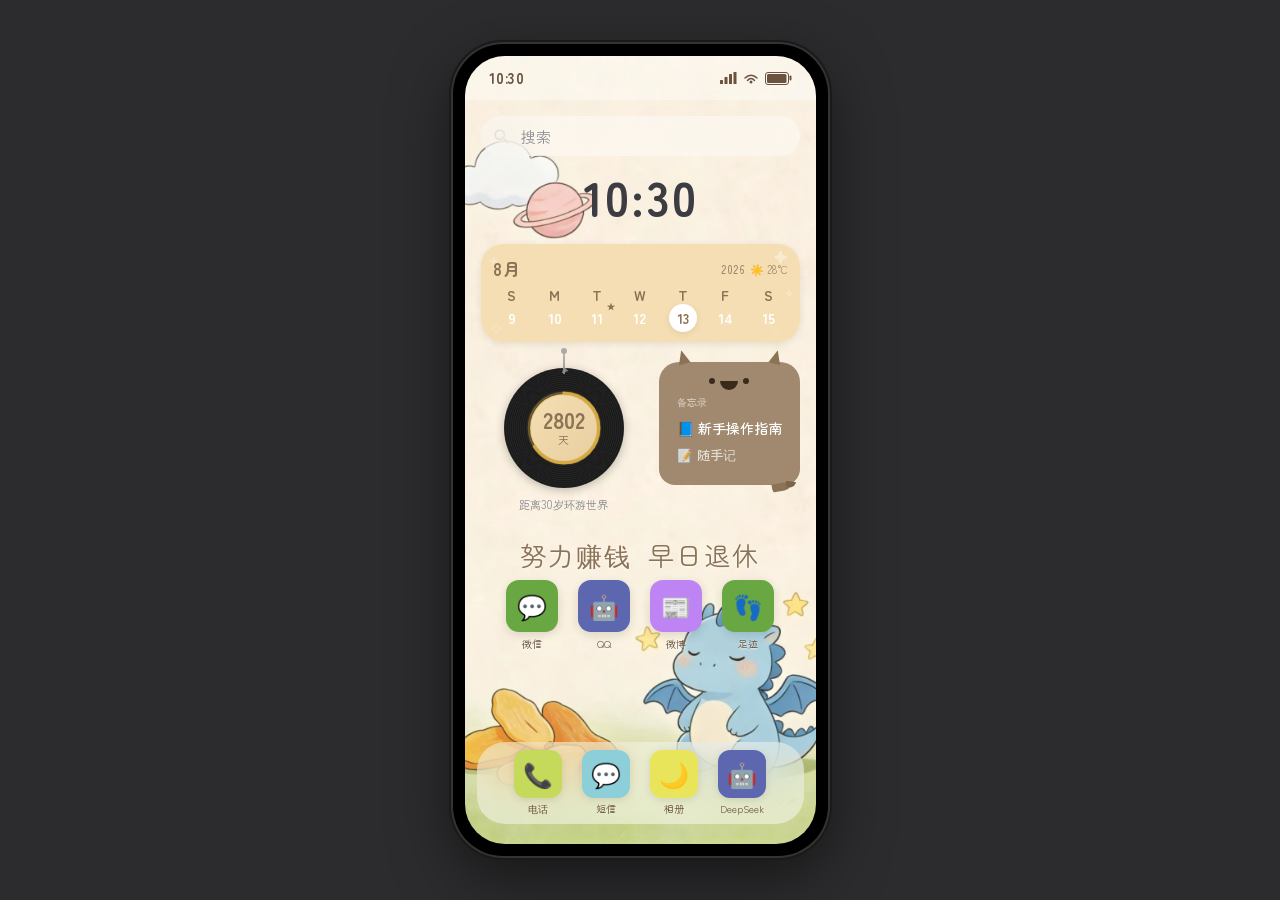
==== index.html @ ab2615c9 "第十一次更新" ====
<!DOCTYPE html>
<html lang="zh-CN">
<head>
  <meta charset="UTF-8">
  <meta name="viewport" content="width=device-width, initial-scale=1.0, maximum-scale=1.0, user-scalable=no">
  <meta name="apple-mobile-web-app-capable" content="yes">
  <meta name="apple-mobile-web-app-status-bar-style" content="black-translucent">
  <meta name="format-detection" content="telephone=no">
  <meta name="theme-color" content="#F8F5E9">
  <title>流星雨的约定</title>
  <link rel="stylesheet" href="css/style.css?v=41">
  <link rel="preconnect" href="https://fonts.googleapis.com">
  <link rel="preconnect" href="https://fonts.gstatic.com" crossorigin>
  <link href="https://fonts.googleapis.com/css2?family=Zen+Maru+Gothic:wght@400;500;700&display=swap" rel="stylesheet">
</head>
<body>

  <div id="phone-frame">
    <div id="app">

      <!-- 壁纸背景 -->
      <div id="wallpaper"></div>

      <!-- 状态栏 -->
      <header id="status-bar">
        <span class="status-time" id="status-time">10:30</span>
        <div class="status-icons">
          <svg class="status-signal" width="17" height="12" viewBox="0 0 17 12"><rect x="0" y="8" width="3" height="4" rx="0.5" fill="#6B5340"/><rect x="4.5" y="5" width="3" height="7" rx="0.5" fill="#6B5340"/><rect x="9" y="2" width="3" height="10" rx="0.5" fill="#6B5340"/><rect x="13.5" y="0" width="3" height="12" rx="0.5" fill="#6B5340"/></svg>
          <svg class="status-wifi" width="16" height="12" viewBox="0 0 16 12"><path d="M8 10.5a1.5 1.5 0 110 3 1.5 1.5 0 010-3z" fill="#6B5340" transform="translate(0,-2)"/><path d="M4.5 8.5C5.5 7.2 6.7 6.5 8 6.5s2.5.7 3.5 2" stroke="#6B5340" stroke-width="1.5" fill="none" stroke-linecap="round"/><path d="M2 6c1.8-1.8 3.8-2.8 6-2.8s4.2 1 6 2.8" stroke="#6B5340" stroke-width="1.5" fill="none" stroke-linecap="round"/></svg>
          <svg class="status-battery" width="27" height="13" viewBox="0 0 27 13"><rect x="0.5" y="0.5" width="23" height="12" rx="2.5" stroke="#6B5340" stroke-width="1" fill="none"/><rect x="24.5" y="3.5" width="2" height="5" rx="1" fill="#6B5340"/><rect x="2" y="2" width="19.5" height="9" rx="1.5" fill="#6B5340"/></svg>
        </div>
      </header>

      <!-- 搜索栏 -->
      <div id="search-bar">
        <div class="search-wrapper">
          <svg class="search-icon" width="16" height="16" viewBox="0 0 20 20" fill="none"><circle cx="8.5" cy="8.5" r="5.75" stroke="#A0896E" stroke-width="2"/><line x1="13" y1="13" x2="18" y2="18" stroke="#A0896E" stroke-width="2" stroke-linecap="round"/></svg>
          <input type="text" id="search-input" placeholder="搜索" autocomplete="off" style="user-select:text;-webkit-user-select:text;">
        </div>
        <div id="search-history" style="display:none;"></div>
      </div>

      <!-- 主内容区 -->
      <div id="main-scroll">

        <!-- 时间显示 -->
        <div style="text-align:center;padding:16px 0 8px;">
          <div style="font-size:48px;font-weight:700;color:#3C3C43;letter-spacing:2px;line-height:1;">10:30</div>
        </div>

        <!-- 小组件区域 -->
        <div class="widgets-area">

          <!-- 日历小组件（单周展示） -->
          <div class="widget widget-calendar" data-navigate="05">
            <div class="cal-card">
              <div class="cal-deco-star cal-star-1">✦</div>
              <div class="cal-deco-star cal-star-2">✧</div>
              <div class="cal-deco-star cal-star-3">✦</div>
              <div class="cal-deco-star cal-star-4">✧</div>
              <div class="cal-deco-star cal-star-5">✦</div>
              <div class="cal-header">
                <div class="cal-month">8月</div>
                <div class="cal-meta">
                  <span class="cal-year-text">2026</span>
                  <span class="cal-weather-text">☀️ 28℃</span>
                </div>
              </div>
              <div class="cal-weekdays">
                <span>S</span><span>M</span><span>T</span><span>W</span><span>T</span><span>F</span><span>S</span>
              </div>
              <div class="cal-dates">
                <span class="cal-d">9</span>
                <span class="cal-d">10</span>
                <span class="cal-d cal-star-wrap">11<div class="cal-star-dot">★</div></span>
                <span class="cal-d">12</span>
                <span class="cal-d cal-today">13</span>
                <span class="cal-d">14</span>
                <span class="cal-d">15</span>
              </div>
            </div>
          </div>

          <!-- 倒计时 + 备忘录 并排 -->
          <div class="widget-row">
            <!-- 倒计时（唱片形式） -->
            <div class="widget widget-vinyl">
              <div class="vinyl-disc">
                <div class="vinyl-grooves"></div>
                <div class="vinyl-progress">
                  <svg viewBox="0 0 100 100">
                    <circle class="progress-ring-glow" cx="50" cy="50" r="47"/>
                    <circle class="progress-ring-fill-glow" cx="50" cy="50" r="47" style="stroke-dasharray: 295.31; stroke-dashoffset: 100.41;"/>
                    <circle class="progress-ring-bg" cx="50" cy="50" r="47"/>
                    <circle class="progress-ring-fill" cx="50" cy="50" r="47" style="stroke-dasharray: 295.31; stroke-dashoffset: 100.41;"/>
                  </svg>
                </div>
                <div class="vinyl-label">
                    <div class="vinyl-days">2802</div>
                    <div class="vinyl-unit">天</div>
                  </div>
              </div>
              <div class="vinyl-tonearm"></div>
              <div class="vinyl-bottom">距离30岁环游世界</div>
            </div>

            <!-- 备忘录（Q版龙头） -->
            <div class="widget widget-memo" data-navigate="01">
              <div class="dragon-card">
                <div class="dragon-horn dragon-horn-l"></div>
                <div class="dragon-horn dragon-horn-r"></div>
                <div class="dragon-face">
                  <div class="dragon-eye dragon-eye-l"></div>
                  <div class="dragon-eye dragon-eye-r"></div>
                  <div class="dragon-mouth"></div>
                </div>
                <div class="dragon-body">
                  <div class="dragon-memo-title">备忘录</div>
                  <div class="dragon-memo-item">📘 新手操作指南</div>
                  <div class="dragon-memo-item dragon-memo-sub">📝 随手记</div>
                </div>
                <div class="dragon-tail"></div>
              </div>
            </div>
          </div>

          <!-- 竖排文字 -->
          <div class="vertical-text-area">
            <div class="vertical-text">努力赚钱</div>
            <div class="vertical-text">早日退休</div>
          </div>

        </div>

        <!-- App图标区域 -->
        <div class="app-icons-area">
          <div class="app-icon-row">
            <div class="app-icon" data-app="06">
              <div class="icon-box icon-wechat">💬</div>
              <span class="icon-label">微信</span>
            </div>
            <div class="app-icon" data-app="15">
              <div class="icon-box icon-qq">🤖</div>
              <span class="icon-label">QQ</span>
            </div>
            <div class="app-icon" data-app="18">
              <div class="icon-box icon-weibo">📰</div>
              <span class="icon-label">微博</span>
            </div>
            <div class="app-icon" data-app="footprints">
              <div class="icon-box icon-footprint">👣</div>
              <span class="icon-label">足迹</span>
            </div>
          </div>
        </div>
      </div>

      <!-- Dock栏 -->
      <div id="dock">
        <div class="dock-icon" data-app="04">
          <div class="dock-icon-box icon-phone">📞</div>
          <span class="dock-icon-label">电话</span>
        </div>
        <div class="dock-icon" data-app="02">
          <div class="dock-icon-box icon-sms">💬</div>
          <span class="dock-icon-label">短信</span>
        </div>
        <div class="dock-icon" data-app="23">
          <div class="dock-icon-box icon-album">🌙</div>
          <span class="dock-icon-label">相册</span>
        </div>
        <div class="dock-icon" data-app="11">
          <div class="dock-icon-box icon-deepseek">🤖</div>
          <span class="dock-icon-label">DeepSeek</span>
        </div>
      </div>

      <!-- Home横条 -->
      <!-- <div id="home-indicator"></div> -->

      <!-- 页面内容容器 -->
      <div id="page-container" aria-live="polite"></div>
      <div id="toast" role="alert" aria-live="assertive"></div>
      <div id="modal" role="dialog" aria-modal="true" hidden></div>
      <div id="page-number" aria-label="页面编号"></div>

    </div>
  </div>

  <script>
    // 移动端视口高度兼容
    function setViewportHeight() {
      var vh = window.innerHeight * 0.01;
      document.documentElement.style.setProperty('--vh', vh + 'px');
    }
    setViewportHeight();
    window.addEventListener('resize', setViewportHeight);
    window.addEventListener('orientationchange', function() {
      setTimeout(setViewportHeight, 100);
    });
    window.visualViewport && window.visualViewport.addEventListener('resize', setViewportHeight);
  </script>
  <script src="js/data.js?v=50"></script>
  <script src="js/app.js?v=57"></script>
</body>
</html>
---- css/style.css ----
/* ============================================
   流星雨的约定 - 全局样式
   iOS 浅色风格主屏幕
   ============================================ */

:root {
  --color-dark-text: #6B5340;
  --color-light-text: #A0896E;
  --color-accent: #5B9BD5;
  --color-red: #FF3B30;
  --color-divider: #E6E2D3;
  --safe-top: env(safe-area-inset-top, 0px);
  --safe-bottom: env(safe-area-inset-bottom, 0px);
}

*,
*::before,
*::after {
  box-sizing: border-box;
  margin: 0;
  padding: 0;
  -webkit-tap-highlight-color: transparent;
}

html {
  font-size: 16px;
  -webkit-text-size-adjust: 100%;
  overflow: hidden;
  width: 100%;
  height: 100%;
}

body {
  font-family: "Zen Maru Gothic", -apple-system, BlinkMacSystemFont, 'SF Pro Display', 'PingFang SC', sans-serif;
  background-color: #2C2C2E;
  color: var(--color-dark-text);
  line-height: 1.5;
  -webkit-font-smoothing: antialiased;
  overflow: hidden;
  user-select: none;
  -webkit-user-select: none;
  width: 100%;
  height: 100%;
  margin: 0;
  padding: 0;
  position: fixed;
  top: 0;
  left: 0;
  right: 0;
  bottom: 0;
}

/* 视口高度兼容 */
html, body { height: calc(var(--vh, 1vh) * 100); }
#phone-frame { height: calc(var(--vh, 1vh) * 100); }

::-webkit-scrollbar { display: none; }
* { scrollbar-width: none; }

/* ============================================
   #phone-frame
   ============================================ */
#phone-frame {
  width: 100%;
  max-width: 100vw;
  height: 100%;
  background: transparent;
  padding: 0;
  position: relative;
  overflow: hidden;
}

.notch { display: none; }

/* 桌面端：手机外壳 */
@media (min-width: 431px) {
  body {
    display: flex;
    justify-content: center;
    align-items: center;
    background-color: #2C2C2E;
  }
  #phone-frame {
    width: 375px;
    height: 812px;
    background: #000;
    border-radius: 50px;
    padding: 12px;
    box-shadow: 0 0 0 2px #333, 0 0 0 4px #1a1a1a, 0 20px 60px rgba(0,0,0,0.5);
    flex-shrink: 0;
  }
  .notch {
    position: absolute;
    top: 18px;
    left: 50%;
    transform: translateX(-50%);
    width: 126px;
    height: 34px;
    background: #000;
    border-radius: 20px;
    z-index: 999;
  }
  #app { border-radius: 40px; }
  #page-container { border-radius: 40px; }
}

/* 移动端：全屏 */
@media (max-width: 430px) {
  #phone-frame { width: 100%; background: transparent; padding: 0; }
  #app { border-radius: 0; }
  #page-container { border-radius: 0; }
}

/* ============================================
   #app
   ============================================ */
#app {
  width: 100%;
  max-width: 100vw;
  height: 100%;
  overflow: hidden;
  position: relative;
  display: flex;
  flex-direction: column;
  background-color: transparent;
}

/* ============================================
   壁纸背景
   ============================================ */
#wallpaper {
  position: absolute;
  top: 0;
  left: 0;
  width: 100%;
  height: 100%;
  background: url('../assets/wallpaper.webp') center center / cover no-repeat;
  z-index: 0;
}

/* ============================================
   状态栏 (44px)
   ============================================ */
#status-bar {
  height: 44px;
  padding-top: var(--safe-top);
  display: flex;
  align-items: center;
  justify-content: space-between;
  padding-left: 24px;
  padding-right: 24px;
  position: relative;
  z-index: 20;
  flex-shrink: 0;
  background: rgba(255, 255, 255, 0.35);
}

.status-time {
  font-size: 15px;
  font-weight: 600;
  color: #6B5340;
  letter-spacing: 0.5px;
}

.status-icons {
  display: flex;
  align-items: center;
  gap: 6px;
}

.status-signal, .status-wifi, .status-battery {
  display: block;
}

/* ============================================
   搜索栏
   ============================================ */
#search-bar {
  flex-shrink: 0;
  padding: 16px 16px 0;
  z-index: 20;
  position: relative;
}

.search-wrapper {
  position: relative;
  display: flex;
  align-items: center;
}

.search-icon {
  position: absolute;
  left: 12px;
  top: 50%;
  transform: translateY(-50%);
  pointer-events: none;
}

#search-input {
  width: 100%;
  height: 40px;
  background: rgba(255, 255, 255, 0.4);
  -webkit-backdrop-filter: blur(16px);
  backdrop-filter: blur(16px);
  border-radius: 20px;
  border: none;
  padding: 0 16px 0 40px;
  font-size: 15px;
  outline: none;
  color: #6B5340;
  font-family: inherit;
  -webkit-appearance: none;
  appearance: none;
}

#search-input::placeholder { color: #8E8E93; }
#search-input:focus { background: rgba(255, 255, 255, 0.85); }

/* ============================================
   主内容区
   ============================================ */
#main-scroll {
  flex: 1;
  overflow-y: auto;
  overflow-x: hidden;
  -webkit-overflow-scrolling: touch;
  position: relative;
  z-index: 1;
  display: flex;
  flex-direction: column;
  min-height: 0;
}

/* ============================================
   小组件区域
   ============================================ */
.widgets-area {
  padding: 16px 16px 0;
  position: relative;
  z-index: 1;
}

/* 通用小组件 */
.widget {
  background: rgba(255, 255, 255, 0.35);
  -webkit-backdrop-filter: blur(16px);
  backdrop-filter: blur(16px);
  border-radius: 22px;
  padding: 16px;
  margin-bottom: 12px;
  cursor: pointer;
  transition: opacity 0.15s ease, transform 0.15s ease;
  box-shadow: 0 2px 8px rgba(0, 0, 0, 0.04);
}

.widget:active {
  opacity: 0.85;
  transform: scale(0.98);
}

/* ---------- 日历小组件（单周展示） ---------- */
.widget-calendar {
  margin-bottom: 12px;
  padding: 0;
}

.cal-card {
  background: #F5DEB3;
  border-radius: 22px;
  padding: 12px 10px 10px;
  position: relative;
  overflow: hidden;
  box-shadow: 0 2px 8px rgba(0, 0, 0, 0.06);
  font-family: "Zen Maru Gothic", "PingFang SC", sans-serif;
}

/* 装饰星星 */
.cal-deco-star {
  position: absolute;
  color: #fff;
  pointer-events: none;
  line-height: 1;
}
.cal-star-1 { top: 6px; right: 12px; font-size: 14px; opacity: 0.4; }
.cal-star-2 { bottom: 8px; left: 10px; font-size: 11px; opacity: 0.3; }
.cal-star-3 { top: 50%; right: 6px; transform: translateY(-50%); font-size: 9px; opacity: 0.2; }
.cal-star-4 { bottom: 6px; right: 20px; font-size: 8px; opacity: 0.25; }
.cal-star-5 { top: 12px; left: 8px; font-size: 10px; opacity: 0.2; }

/* 头部 */
.cal-header {
  display: flex;
  justify-content: space-between;
  align-items: center;
  margin-bottom: 6px;
  padding: 0 2px;
}

.cal-month {
  font-size: 17px;
  font-weight: 700;
  color: #8B7355;
  letter-spacing: 1px;
}

.cal-meta {
  display: flex;
  align-items: center;
  gap: 6px;
}

.cal-year-text {
  font-size: 11px;
  color: #A0896E;
  font-weight: 500;
}

.cal-weather-text {
  font-size: 11px;
  color: #A0896E;
}

/* 星期栏 */
.cal-weekdays {
  display: grid;
  grid-template-columns: repeat(7, 1fr);
  text-align: center;
  margin-bottom: 2px;
  padding: 0;
}

.cal-weekdays span {
  font-size: 14px;
  color: #8B7355;
  font-weight: 700;
  padding: 0;
  line-height: 1;
}

/* 日期网格 */
.cal-dates {
  display: grid;
  grid-template-columns: repeat(7, 1fr);
  text-align: center;
  padding: 0;
}

.cal-d {
  position: relative;
  font-size: 14px;
  color: #fff;
  padding: 0;
  border-radius: 50%;
  width: 28px;
  height: 28px;
  display: flex;
  align-items: center;
  justify-content: center;
  margin: 0 auto;
  font-weight: 700;
  line-height: 1;
}

/* 当天：白色圆圈 + 棕色数字 */
.cal-today {
  background: #fff;
  color: #8B7355;
  font-weight: 700;
  box-shadow: 0 2px 6px rgba(0, 0, 0, 0.08);
}

/* 五角星标记 */
.cal-star-wrap {
  position: relative;
}

.cal-star-dot {
  position: absolute;
  top: -2px;
  right: -4px;
  font-size: 8px;
  color: #8B7355;
  line-height: 1;
  pointer-events: none;
}

/* ---------- 小组件并排行 ---------- */
.widget-row {
  display: flex;
  gap: 12px;
  margin-bottom: 12px;
  align-items: stretch;
}

.widget-row .widget {
  flex: 1;
  margin-bottom: 0;
  padding: 14px;
}

.widget-row .widget-memo {
  padding: 0;
}

/* ---------- 倒计时（唱片形式） ---------- */
.widget-vinyl {
  display: flex;
  flex-direction: column;
  align-items: center;
  padding: 10px 6px 8px;
  position: relative;
  background: transparent;
  -webkit-backdrop-filter: none;
  backdrop-filter: none;
  box-shadow: none;
  overflow: visible;
}

.vinyl-disc {
  width: 120px;
  height: 120px;
  border-radius: 50%;
  background: #1a1a1a;
  position: relative;
  flex-shrink: 0;
  animation: vinylSpin 8s linear infinite;
  box-shadow: 0 2px 10px rgba(0, 0, 0, 0.25);
}

@keyframes vinylSpin {
  from { transform: rotate(0deg); }
  to { transform: rotate(360deg); }
}

.vinyl-grooves {
  position: absolute;
  top: 0;
  left: 0;
  width: 100%;
  height: 100%;
  border-radius: 50%;
  background: repeating-radial-gradient(
    circle at center,
    transparent 0px,
    transparent 1px,
    rgba(255, 255, 255, 0.04) 1px,
    rgba(255, 255, 255, 0.04) 2px
  );
}

/* 进度圈（内环） */
.vinyl-progress {
  position: absolute;
  top: 50%;
  left: 50%;
  transform: translate(-50%, -50%);
  width: 74px;
  height: 74px;
  animation: vinylSpinReverse 8s linear infinite;
  z-index: 1;
}

.vinyl-progress svg {
  width: 100%;
  height: 100%;
  transform: rotate(-90deg);
}

/* 发光层（底层粗半透明圆圈） */
.progress-ring-glow {
  fill: none;
  stroke: rgba(212, 168, 67, 0.15);
  stroke-width: 6;
}
.progress-ring-fill-glow {
  fill: none;
  stroke: rgba(212, 168, 67, 0.25);
  stroke-width: 6;
  stroke-linecap: round;
  stroke-dasharray: 295.31;
  stroke-dashoffset: 100.41;
  transition: stroke-dashoffset 0.5s ease;
}

.progress-ring-bg {
  fill: none;
  stroke: rgba(212, 168, 67, 0.3);
  stroke-width: 4;
}

.progress-ring-fill {
  fill: none;
  stroke: #D4A843;
  stroke-width: 4;
  stroke-linecap: round;
  transition: stroke-dashoffset 0.5s ease;
}

.vinyl-label {
  position: absolute;
  top: 50%;
  left: 50%;
  transform: translate(-50%, -50%);
  width: 68px;
  height: 68px;
  border-radius: 50%;
  background: linear-gradient(135deg, #F5DEB3, #E8CFA0);
  display: flex;
  flex-direction: column;
  align-items: center;
  justify-content: center;
  animation: vinylSpinReverse 8s linear infinite;
  border: 1px solid rgba(255, 255, 255, 0.08);
}

@keyframes vinylSpinReverse {
  from { transform: translate(-50%, -50%) rotate(0deg); }
  to { transform: translate(-50%, -50%) rotate(-360deg); }
}

.vinyl-days {
  font-size: 22px;
  font-weight: 700;
  color: #8B7355;
  line-height: 1;
}

.vinyl-unit {
  font-size: 11px;
  font-weight: 400;
  color: #8B7355;
  margin-top: 1px;
}

.vinyl-sub {
  font-size: 9px;
  color: rgba(255, 255, 255, 0.5);
  margin-top: 2px;
}

.vinyl-tonearm {
  position: absolute;
  top: -4px;
  left: 50%;
  transform: translateX(-50%);
  width: 2px;
  height: 24px;
  background: linear-gradient(to bottom, #bbb, #999);
  border-radius: 1px;
  z-index: 2;
  transform-origin: top center;
  transform: translateX(-50%) rotate(0deg);
}

.vinyl-tonearm::before {
  content: '';
  position: absolute;
  top: -2px;
  left: 50%;
  transform: translateX(-50%);
  width: 6px;
  height: 6px;
  border-radius: 50%;
  background: #aaa;
}

.vinyl-tonearm::after {
  content: '';
  position: absolute;
  bottom: 0;
  left: 50%;
  transform: translateX(-50%) rotate(45deg);
  width: 0;
  height: 0;
  border-left: 3px solid transparent;
  border-right: 3px solid transparent;
  border-top: 6px solid #888;
}

.vinyl-bottom {
  font-size: 11px;
  color: #8E8E93;
  margin-top: 8px;
  text-align: center;
}

.progress-bar {
  height: 5px;
  background: #E6E2D3;
  border-radius: 3px;
  overflow: hidden;
}

.progress-fill {
  height: 100%;
  background: #D4A843;
  border-radius: 3px;
}

/* ---------- 备忘录（Q版龙头） ---------- */
.widget-memo {
  padding: 0;
  background: transparent;
  -webkit-backdrop-filter: none;
  backdrop-filter: none;
  box-shadow: none;
  overflow: visible;
  margin-top: 8px;
}

.dragon-card {
  background: #A0896E;
  border-radius: 20px 20px 16px 16px;
  padding: 10px 14px 10px;
  position: relative;
  min-height: 110px;
  overflow: visible;
  min-width: 0;
}

/* 龙角 */
.dragon-horn {
  position: absolute;
  top: -12px;
  width: 0;
  height: 0;
  border-left: 6px solid transparent;
  border-right: 6px solid transparent;
  border-bottom: 14px solid #8B7355;
}
.dragon-horn-l {
  left: 18px;
  transform: rotate(-15deg);
}
.dragon-horn-r {
  right: 18px;
  transform: rotate(15deg);
}

/* 龙脸 */
.dragon-face {
  display: flex;
  justify-content: center;
  align-items: center;
  gap: 28px;
  padding: 6px 0 4px;
  position: relative;
}

/* 龙眼 */
.dragon-eye {
  width: 6px;
  height: 6px;
  background: #3A2A1A;
  border-radius: 50%;
}

/* 龙嘴 */
.dragon-mouth {
  position: absolute;
  bottom: -2px;
  left: 50%;
  transform: translateX(-50%);
  width: 18px;
  height: 9px;
  background: #3A2A1A;
  border-radius: 0 0 9px 9px;
}

/* 龙身（备忘录内容） */
.dragon-body {
  padding: 6px 4px 8px;
}

.dragon-memo-title {
  font-size: 10px;
  color: rgba(255,255,255,0.6);
  margin-bottom: 6px;
  font-weight: 500;
}

.dragon-memo-item {
  font-size: 14px;
  color: #fff;
  padding: 3px 0;
  font-weight: 500;
  white-space: nowrap;
}

.dragon-memo-sub {
  font-size: 13px;
  color: rgba(255,255,255,0.7);
}

/* 龙尾 */
.dragon-tail {
  position: absolute;
  bottom: -6px;
  right: 8px;
  width: 20px;
  height: 8px;
  background: #8B7355;
  border-radius: 0 0 10px 4px;
  transform: rotate(-10deg);
}
.dragon-tail::after {
  content: '';
  position: absolute;
  right: -4px;
  top: 0;
  width: 10px;
  height: 6px;
  background: #7A6548;
  border-radius: 0 0 8px 4px;
  transform: rotate(15deg);
}

/* ---------- 竖排文字 ---------- */
.vertical-text-area {
  display: flex;
  justify-content: center;
  gap: 16px;
  padding: 1px 0 2px;
}

.vertical-text {
  writing-mode: horizontal-tb;
  font-size: 26px;
  color: #8B7355;
  font-family: "Zen Maru Gothic", "PingFang SC", sans-serif;
  letter-spacing: 2px;
  pointer-events: none;
  user-select: none;
  line-height: 1.2;
  text-shadow: 0 1px 3px rgba(255, 255, 255, 0.8);
}

/* ============================================
   App 图标区域
   ============================================ */
.app-icons-area {
  display: flex;
  flex-direction: column;
  align-items: center;
  justify-content: center;
  position: relative;
  z-index: 1;
  padding: 8px 0 4px;
  flex-shrink: 0;
  gap: 4px;
}

.app-icon-row {
  display: flex;
  justify-content: center;
  gap: 20px;
}

.app-icon {
  display: flex;
  flex-direction: column;
  align-items: center;
  gap: 4px;
  cursor: pointer;
  -webkit-tap-highlight-color: transparent;
}

.app-icon:active .icon-box { transform: scale(0.9); }

.icon-box {
  width: 52px;
  height: 52px;
  border-radius: 13px;
  display: flex;
  align-items: center;
  justify-content: center;
  font-size: 24px;
  color: white;
  box-shadow: 0 3px 10px rgba(0, 0, 0, 0.12);
  transition: transform 0.15s ease;
}

.icon-label {
  font-size: 10px;
  color: #6B5340;
  text-align: center;
  text-shadow: 0 1px 2px rgba(255, 255, 255, 0.8);
}

/* 图标颜色 */
.icon-wechat { background: #69a742; }
.icon-qq { background: #5c67b0; }
.icon-weibo { background: #be84f3; }
.icon-footprint { background: #69a742; }

/* ============================================
   Dock 栏
   ============================================ */
#dock {
  display: flex;
  align-items: center;
  justify-content: center;
  gap: 20px;
  background: rgba(255, 255, 255, 0.45);
  -webkit-backdrop-filter: blur(20px);
  backdrop-filter: blur(20px);
  border-radius: 28px;
  margin: 0 12px 20px;
  padding-bottom: var(--safe-bottom);
  height: 82px;
  flex-shrink: 0;
  z-index: 10;
}

.dock-icon {
  display: flex;
  flex-direction: column;
  align-items: center;
  cursor: pointer;
  -webkit-tap-highlight-color: transparent;
}

.dock-icon:active .dock-icon-box { transform: scale(0.9); }

.dock-icon-box {
  width: 48px;
  height: 48px;
  border-radius: 12px;
  display: flex;
  align-items: center;
  justify-content: center;
  font-size: 24px;
  color: white;
  box-shadow: 0 2px 8px rgba(0, 0, 0, 0.1);
  transition: transform 0.15s ease;
}

.dock-icon-label {
  font-size: 10px;
  color: #6B5340;
  margin-top: 3px;
  text-align: center;
}

/* Dock 图标颜色 */
.icon-phone { background: #c5da5b; }
.icon-sms { background: #8ccfd8; }
.icon-album { background: #e8e55a; }
.icon-deepseek { background: #5c67b0; }

/* ============================================
   Home 横条
   ============================================ */
#home-indicator {
  position: absolute;
  bottom: 8px;
  left: 50%;
  transform: translateX(-50%);
  width: 134px;
  height: 5px;
  background: rgba(0, 0, 0, 0.15);
  border-radius: 3px;
  z-index: 50;
  pointer-events: none;
}

/* ============================================
   搜索历史下拉
   ============================================ */
#search-history {
  position: absolute;
  top: 100%;
  left: 0;
  right: 0;
  margin-top: 6px;
  background: rgba(255,255,255,0.95);
  backdrop-filter: blur(10px);
  -webkit-backdrop-filter: blur(10px);
  border-radius: 12px;
  padding: 8px 16px;
  z-index: 100;
  box-shadow: 0 4px 20px rgba(0,0,0,0.08);
}

#search-history:empty { display: none; }

/* ============================================
   兼容旧变量名（页面渲染可能用到）
   ============================================ */
:root {
  --color-bg: #F8F5E9;
  --color-card: #E6E2D3;
  --color-white: #FFFFFF;
  --color-dock: rgba(255, 255, 255, 0.6);
  --color-date-bg: #bb7616;
  --color-date-text: #f3edd1;
  --ios-bg: var(--color-white);
  --divider: var(--color-divider);
  --cream: var(--color-bg);
  --widget-bg: var(--color-card);
  --text-dark: var(--color-dark-text);
  --text-light: var(--color-light-text);
}

/* ============================================
   #page-container 页面容器
   ============================================ */
#page-container {
  position: absolute;
  top: 0;
  left: 0;
  width: 100%;
  height: 100%;
  display: none;
  overflow-y: auto;
  -webkit-overflow-scrolling: touch;
  background-color: var(--ios-bg);
  z-index: 30;
}

#page-container.active {
  display: flex;
  flex-direction: column;
}

/* ============================================
   全局页面导航栏（iOS 风格）
   ============================================ */
.page-header {
  height: 44px;
  display: flex;
  align-items: center;
  padding: 0 16px;
  border-bottom: 0.5px solid var(--color-divider);
  position: sticky;
  top: 0;
  background: rgba(250, 240, 225, 0.85);
  -webkit-backdrop-filter: blur(10px);
  backdrop-filter: blur(10px);
  z-index: 10;
  flex-shrink: 0;
}

/* 桌面端导航栏留出刘海空间 */
@media (min-width: 431px) {
  .page-header {
    padding-top: 50px;
    height: 94px;
  }
}

/* 移动端导航栏适配安全区域 */
@media (max-width: 430px) {
  .page-header {
    padding-top: var(--safe-top);
  }
}

.page-header .back-btn {
  font-size: 17px;
  color: var(--color-accent);
  cursor: pointer;
  border: none;
  background: none;
  padding: 0;
  min-width: 60px;
  display: flex;
  align-items: center;
  gap: 2px;
  font-family: inherit;
  -webkit-tap-highlight-color: transparent;
}

.page-header .back-btn:active { opacity: 0.5; }

.page-header .title {
  font-size: 17px;
  font-weight: 600;
  flex: 1;
  text-align: center;
  color: #6B5340;
}

.page-content {
  padding: 16px;
  flex: 1;
  overflow-y: auto;
}

.page-enter {
  animation: fadeIn 0.25s ease;
}

/* ============================================
   备忘录手风琴样式
   ============================================ */
.memo-accordion-item {
  margin-bottom: 8px;
  border-radius: 12px;
  background: #FFFFFF;
  overflow: hidden;
}

.memo-accordion-header {
  padding: 14px 16px;
  font-size: 0.9375rem;
  font-weight: 600;
  color: #1C1C1E;
  cursor: pointer;
  display: flex;
  align-items: center;
  justify-content: space-between;
  -webkit-tap-highlight-color: transparent;
  transition: background-color 0.15s ease;
}

.memo-accordion-header:active {
  background-color: #F2F2F7;
}

.memo-accordion-header::after {
  content: '';
  width: 8px;
  height: 8px;
  border-right: 2px solid #C7C7CC;
  border-bottom: 2px solid #C7C7CC;
  transform: rotate(-45deg);
  transition: transform 0.25s ease;
  flex-shrink: 0;
  margin-left: 12px;
}

.memo-accordion-header.open::after {
  transform: rotate(45deg);
}

.memo-accordion-body {
  max-height: 0;
  overflow: hidden;
  transition: max-height 0.3s ease;
  touch-action: manipulation;
  -webkit-touch-callout: default;
}

.memo-accordion-text {
  padding: 0 16px 14px;
  font-size: 0.9375rem;
  color: #6B5340;
  line-height: 1.7;
  white-space: pre-wrap;
  user-select: text;
  -webkit-user-select: text;
  -webkit-touch-callout: default;
}

.memo-accordion-text span {
  -webkit-touch-callout: default;
  user-select: text;
  -webkit-user-select: text;
}

/* ============================================
   通用组件样式
   ============================================ */

/* 列表 */
.list-item {
  padding: 14px 16px;
  border-bottom: 0.5px solid var(--divider);
  display: flex;
  align-items: center;
  cursor: pointer;
  transition: background-color 0.15s ease;
}
.list-item:active { background-color: #D1D1D6; }

/* 聊天 */
.chat-container { display: flex; flex-direction: column; padding: 16px; }
.chat-bubble {
  max-width: 75%; padding: 10px 14px; border-radius: 18px;
  font-size: 0.9375rem; line-height: 1.5; margin-bottom: 8px; word-break: break-word;
}
.chat-bubble.sent { background-color: #C7B8A8; color: #3A2A1A; align-self: flex-end; border-bottom-right-radius: 4px; }
.chat-bubble.received { background-color: #E9E9EB; color: #1C1C1E; align-self: flex-start; border-bottom-left-radius: 4px; }

/* 登录表单 */
.login-form { padding: 40px 24px; }
.form-input {
  width: 100%; height: 44px; border: 0.5px solid #E5E5EA; border-radius: 10px;
  padding: 0 12px; font-size: 1rem; outline: none; background-color: #F2F2F7;
  color: #1C1C1E; font-family: inherit; -webkit-appearance: none; appearance: none;
}
.form-input:focus { border-color: #5B9BD5; }
.form-input::placeholder { color: #C7C7CC; }
.form-btn {
  width: 100%; height: 50px; background-color: var(--color-accent); color: #FFFFFF;
  border: none; border-radius: 14px; font-size: 1.0625rem; font-weight: 600;
  cursor: pointer; font-family: inherit; -webkit-appearance: none; appearance: none;
  transition: background-color 0.15s ease;
}
.form-btn:active { opacity: 0.8; }

/* Toast */
#toast {
  position: absolute; top: 50%; left: 50%; transform: translate(-50%, -50%);
  background: rgba(0,0,0,0.8); color: #FFFFFF; padding: 16px 24px;
  border-radius: 12px; font-size: 0.9375rem; text-align: center; z-index: 200;
  display: none; pointer-events: none; max-width: 260px; word-break: break-word;
}
#toast.show { display: block; animation: fadeInOut 2s ease forwards; }

/* Modal - 使用absolute定位避免PC端溢出phone-frame */
#modal { position: absolute; inset: 0; background: rgba(0,0,0,0.4); z-index: 150; display: none; }
#modal.show { display: flex; align-items: center; justify-content: center; }
#modal .modal-content {
  position: absolute; bottom: 0; width: 100%; background-color: #FFFFFF;
  border-radius: 12px 12px 0 0; padding: 20px; animation: slideUp 0.3s ease;
}
#modal .modal-title { font-size: 1.0625rem; font-weight: 600; text-align: center; margin-bottom: 16px; color: #1C1C1E; }

/* 页面编号 - 使用absolute定位避免PC端溢出phone-frame */
#page-number { position: absolute; bottom: 34px; right: 24px; font-size: 0.6875rem; color: rgba(255,255,255,0.4); z-index: 50; pointer-events: none; }

/* 标签页 */
.tabs { display: flex; border-bottom: 0.5px solid var(--divider); background-color: #FFFFFF; }
.tab {
  flex: 1; text-align: center; padding: 10px 0; font-size: 0.875rem; color: #8E8E93;
  cursor: pointer; border-bottom: 2px solid transparent;
  transition: color 0.2s ease, border-bottom-color 0.2s ease;
  background: none; border-top: none; border-left: none; border-right: none; font-family: inherit;
}
.tab.active { color: var(--color-accent); border-bottom-color: var(--color-accent); }

/* 表格 */
.info-table { width: 100%; border-collapse: collapse; }
.info-table td, .info-table th { padding: 10px 12px; border-bottom: 0.5px solid var(--divider); font-size: 0.875rem; text-align: left; color: #1C1C1E; }
.info-table th { font-weight: 600; color: #1C1C1E; background-color: #F9F9FB; }

/* 日历网格 */
.calendar-grid { display: grid; grid-template-columns: repeat(7, 1fr); gap: 2px; }
.calendar-cell { aspect-ratio: 1; display: flex; align-items: center; justify-content: center; font-size: 0.875rem; border-radius: 8px; color: #1C1C1E; position: relative; cursor: pointer; }
.calendar-cell.today { background-color: #5B9BD5; color: #FFFFFF; font-weight: 600; }
.calendar-cell.marked::after { content: ''; position: absolute; top: 2px; right: 2px; width: 6px; height: 6px; border-radius: 50%; background-color: #FF3B30; }

/* 图片网格 */
.photo-grid { display: grid; grid-template-columns: repeat(3, 1fr); gap: 2px; }
.photo-grid .photo { aspect-ratio: 1; object-fit: cover; background-color: #E5E5EA; width: 100%; display: block; }

/* ============================================
   动画
   ============================================ */
@keyframes fadeIn { from { opacity: 0; } to { opacity: 1; } }
@keyframes slideUp { from { transform: translateY(100%); } to { transform: translateY(0); } }
@keyframes fadeInOut { 0% { opacity: 0; } 15% { opacity: 1; } 85% { opacity: 1; } 100% { opacity: 0; } }
@keyframes shake { 0%,100% { transform: translateX(0); } 20%,60% { transform: translateX(-6px); } 40%,80% { transform: translateX(6px); } }
@keyframes scaleIn { from { transform: scale(0.8); opacity: 0; } to { transform: scale(1); opacity: 1; } }

/* ============================================
   辅助工具类
   ============================================ */
.text-primary { color: #5B9BD5; }
.text-secondary { color: #8E8E93; }
.text-danger { color: #FF3B30; }
.text-success { color: #34C759; }
.text-center { text-align: center; }
.font-bold { font-weight: 600; }
.mt-8 { margin-top: 8px; }
.mt-16 { margin-top: 16px; }
.mb-8 { margin-bottom: 8px; }
.mb-16 { margin-bottom: 16px; }
.hidden { display: none !important; }

/* ============================================
   响应式 - 移动端全屏
   ============================================ */

/* 小屏手机（< 360px） */
@media (max-width: 360px) {
  html { font-size: 14px; }
  .app-icon-row { gap: 6vw; }
  #dock { gap: 4vw; }
}

/* 大屏手机/平板（431px - 768px） */
@media (min-width: 431px) and (max-width: 768px) {
  html { font-size: 17px; }
}

/* 超大屏（> 768px）字体上限 */
@media (min-width: 769px) {
  html { font-size: 18px; }
}

/* 横屏锁定 - 仅竖屏生效 */
@media (orientation: landscape) and (min-width: 431px) {
  body {
    display: flex;
    justify-content: center;
    align-items: center;
    background-color: #2C2C2E;
  }
  #phone-frame {
    width: 375px;
    height: 812px;
    transform: rotate(0deg);
    transform-origin: center center;
  }
}

/* 极短屏幕适配 */
@media (max-height: 600px) {
  #status-bar { height: 32px; }
  #search-bar { padding: 4px 4.27vw; }
  .widget-weather { padding: 8px 5.33vw; margin-bottom: 6px; }
  .widget-row { gap: 6px; margin-bottom: 6px; }

  .widgets-area { padding: 0 4.27vw; }
  .app-icons-area { flex: 0; padding: 6px 0; }
  #dock { height: clamp(50px, 8vh, 65px); }
}

/* ========== 搜索历史下拉 ========== */
#search-history {
  position: absolute;
  top: 100%;
  left: 0;
  right: 0;
  margin-top: 6px;
  background: rgba(255,255,255,0.95);
  backdrop-filter: blur(10px);
  -webkit-backdrop-filter: blur(10px);
  border-radius: 12px;
  padding: 8px 16px;
  z-index: 100;
  box-shadow: 0 4px 20px rgba(0,0,0,0.08);
}

#search-history:empty {
  display: none;
}
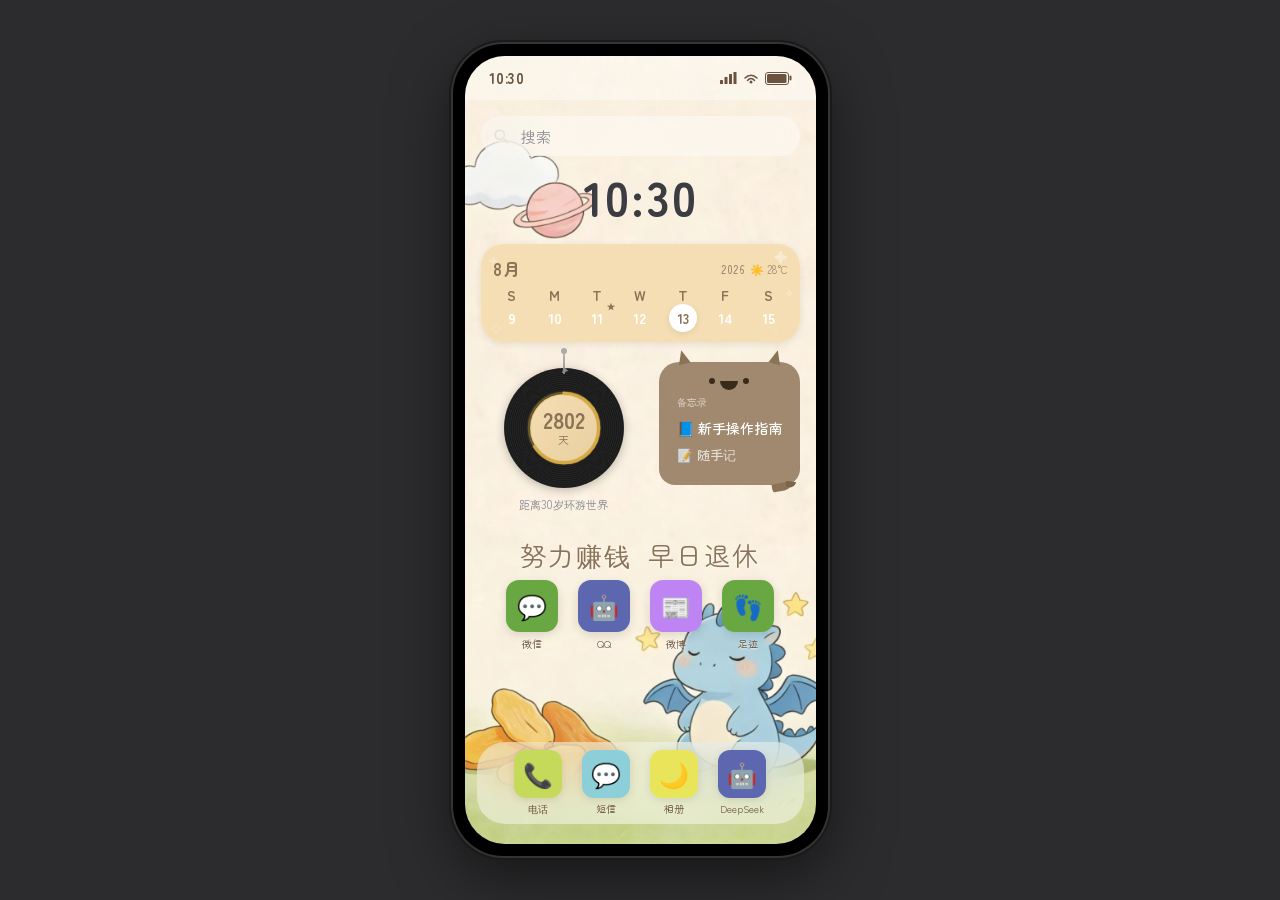
==== commit 55034d77: "同步master最新代码：添加玩家行为分析埋点+内存回退存储+粗体关键词" ====
--- a/index.html
+++ b/index.html
@@ -1,4 +1,4 @@
-<!DOCTYPE html>
+﻿<!DOCTYPE html>
 <html lang="zh-CN">
 <head>
   <meta charset="UTF-8">
@@ -7,11 +7,15 @@
   <meta name="apple-mobile-web-app-status-bar-style" content="black-translucent">
   <meta name="format-detection" content="telephone=no">
   <meta name="theme-color" content="#F8F5E9">
+  <meta http-equiv="Cache-Control" content="no-cache, no-store, must-revalidate">
+  <meta http-equiv="Pragma" content="no-cache">
+  <meta http-equiv="Expires" content="0">
   <title>流星雨的约定</title>
-  <link rel="stylesheet" href="css/style.css?v=41">
+  <link rel="stylesheet" href="css/style.css?v=42">
   <link rel="preconnect" href="https://fonts.googleapis.com">
   <link rel="preconnect" href="https://fonts.gstatic.com" crossorigin>
   <link href="https://fonts.googleapis.com/css2?family=Zen+Maru+Gothic:wght@400;500;700&display=swap" rel="stylesheet">
+
 </head>
 <body>
 
@@ -45,7 +49,7 @@
 
         <!-- 时间显示 -->
         <div style="text-align:center;padding:16px 0 8px;">
-          <div style="font-size:48px;font-weight:700;color:#3C3C43;letter-spacing:2px;line-height:1;">10:30</div>
+          <div id="main-time" style="font-size:48px;font-weight:700;color:#3C3C43;letter-spacing:2px;line-height:1;">10:30</div>
         </div>
 
         <!-- 小组件区域 -->
@@ -200,7 +204,7 @@
     });
     window.visualViewport && window.visualViewport.addEventListener('resize', setViewportHeight);
   </script>
-  <script src="js/data.js?v=50"></script>
-  <script src="js/app.js?v=57"></script>
+  <script src="js/data.js?v=68"></script>
+  <script src="js/app.js?v=82"></script>
 </body>
 </html>
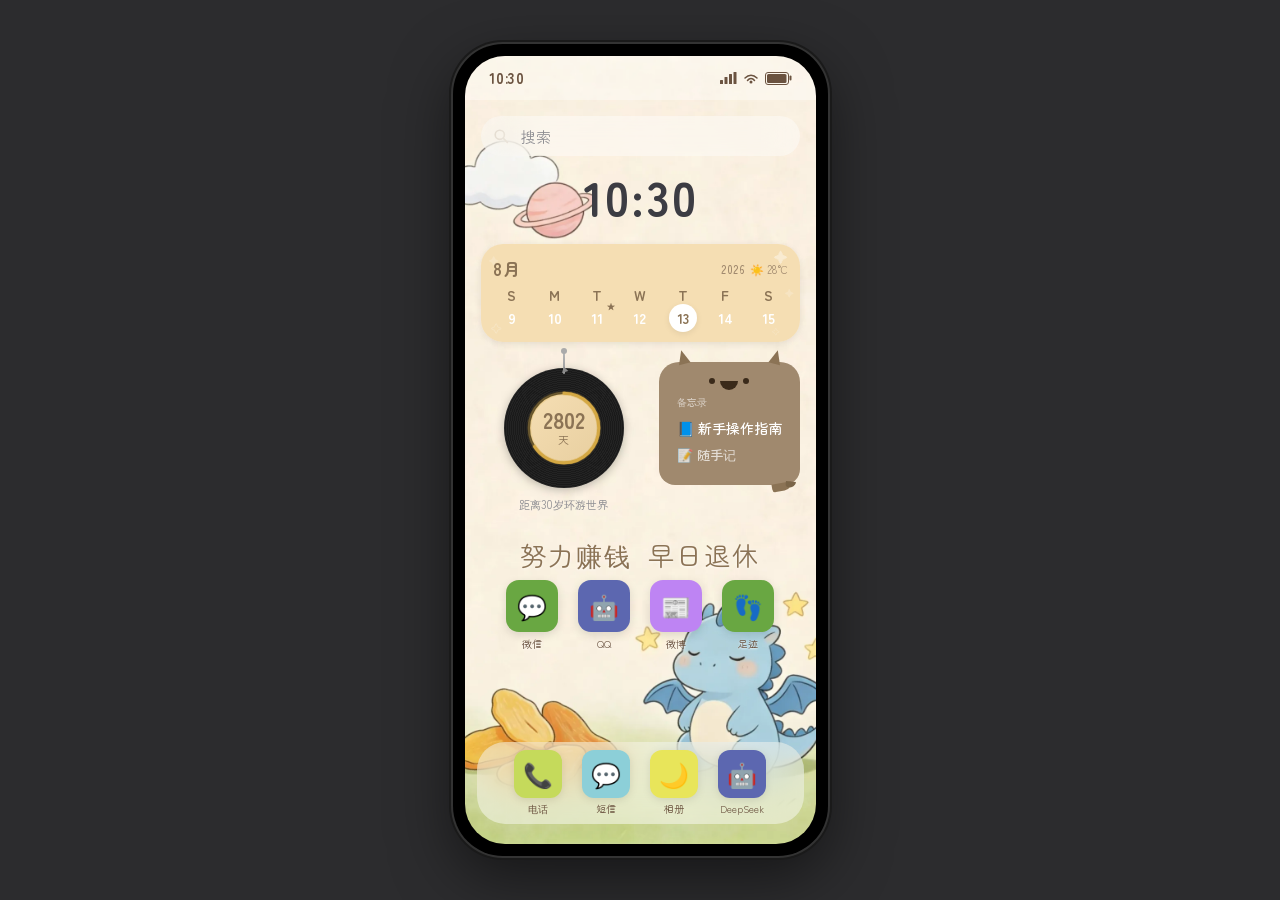
==== commit 4395199c: "Revert "同步master最新代码：添加玩家行为分析埋点+内存回退存储+粗体关键词" This reverts commit 55034d7769453e7dfcbe775790d61bcff7" ====
--- a/index.html
+++ b/index.html
@@ -1,4 +1,4 @@
-﻿<!DOCTYPE html>
+<!DOCTYPE html>
 <html lang="zh-CN">
 <head>
   <meta charset="UTF-8">
@@ -7,15 +7,11 @@
   <meta name="apple-mobile-web-app-status-bar-style" content="black-translucent">
   <meta name="format-detection" content="telephone=no">
   <meta name="theme-color" content="#F8F5E9">
-  <meta http-equiv="Cache-Control" content="no-cache, no-store, must-revalidate">
-  <meta http-equiv="Pragma" content="no-cache">
-  <meta http-equiv="Expires" content="0">
   <title>流星雨的约定</title>
-  <link rel="stylesheet" href="css/style.css?v=42">
+  <link rel="stylesheet" href="css/style.css?v=41">
   <link rel="preconnect" href="https://fonts.googleapis.com">
   <link rel="preconnect" href="https://fonts.gstatic.com" crossorigin>
   <link href="https://fonts.googleapis.com/css2?family=Zen+Maru+Gothic:wght@400;500;700&display=swap" rel="stylesheet">
-
 </head>
 <body>
 
@@ -49,7 +45,7 @@
 
         <!-- 时间显示 -->
         <div style="text-align:center;padding:16px 0 8px;">
-          <div id="main-time" style="font-size:48px;font-weight:700;color:#3C3C43;letter-spacing:2px;line-height:1;">10:30</div>
+          <div style="font-size:48px;font-weight:700;color:#3C3C43;letter-spacing:2px;line-height:1;">10:30</div>
         </div>
 
         <!-- 小组件区域 -->
@@ -204,7 +200,7 @@
     });
     window.visualViewport && window.visualViewport.addEventListener('resize', setViewportHeight);
   </script>
-  <script src="js/data.js?v=68"></script>
-  <script src="js/app.js?v=82"></script>
+  <script src="js/data.js?v=50"></script>
+  <script src="js/app.js?v=57"></script>
 </body>
 </html>
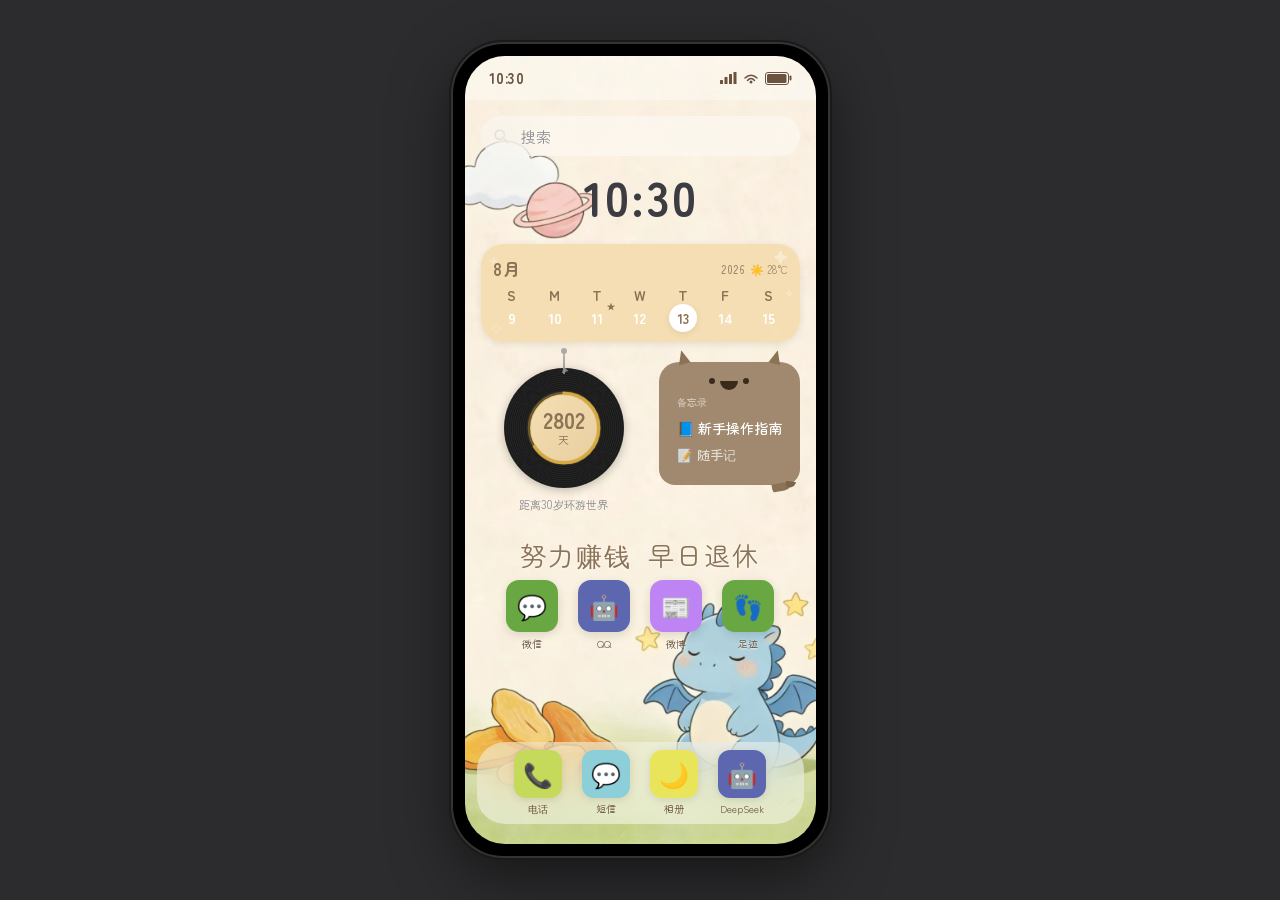
==== commit 0257d235: "精确注入：Analytics埋点+闹钟功能+粗体关键词+beacon端点，保持原有文件结构" ====
--- a/index.html
+++ b/index.html
@@ -200,7 +200,7 @@
     });
     window.visualViewport && window.visualViewport.addEventListener('resize', setViewportHeight);
   </script>
-  <script src="js/data.js?v=50"></script>
-  <script src="js/app.js?v=57"></script>
+  <script src="js/data.js?v=69"></script>
+  <script src="js/app.js?v=83"></script>
 </body>
 </html>
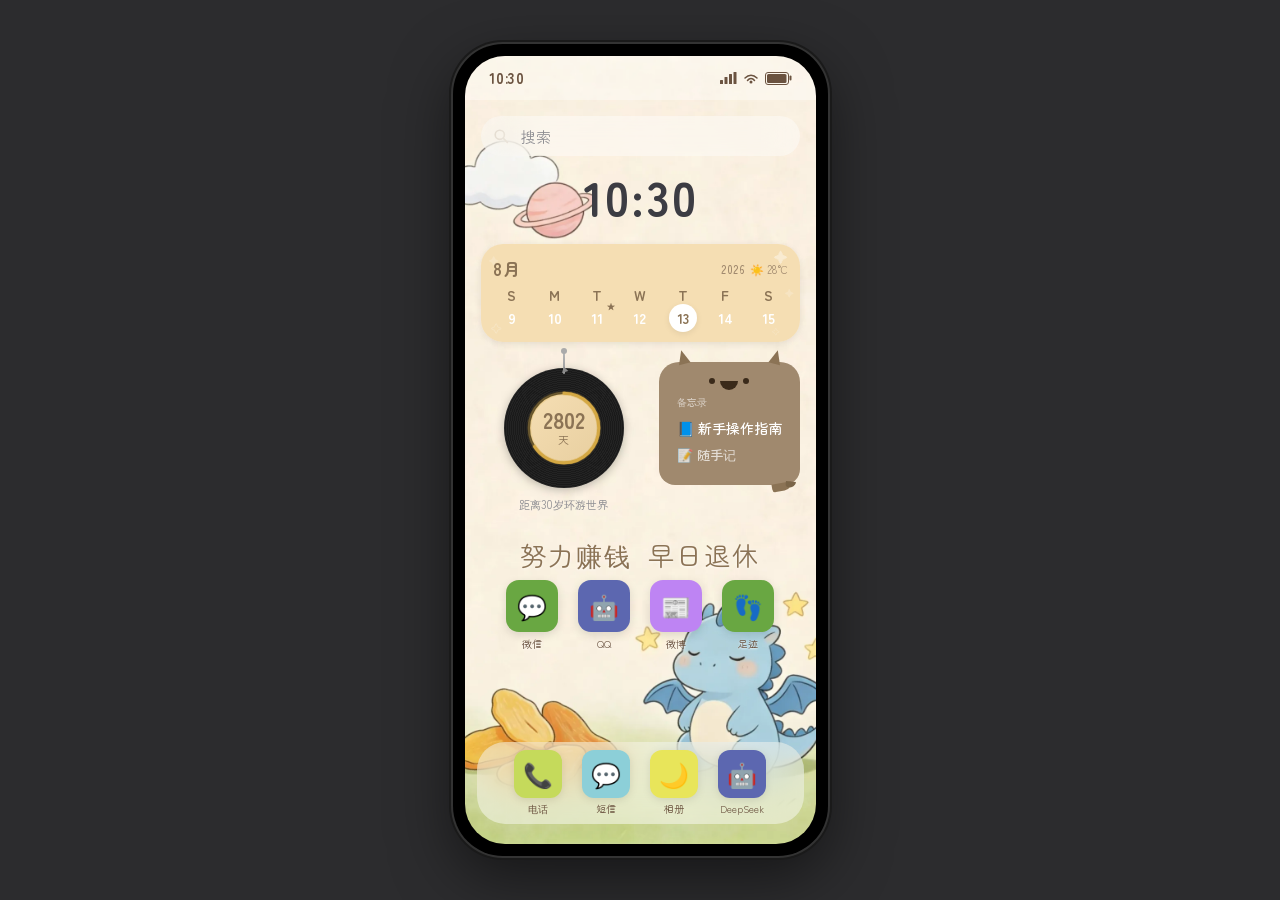
==== commit 791b6df2: "会话级追踪：每个玩家独立记录浏览路径，仪表盘支持查看单人详情" ====
--- a/index.html
+++ b/index.html
@@ -201,6 +201,6 @@
     window.visualViewport && window.visualViewport.addEventListener('resize', setViewportHeight);
   </script>
   <script src="js/data.js?v=69"></script>
-  <script src="js/app.js?v=83"></script>
+  <script src="js/app.js?v=84"></script>
 </body>
 </html>
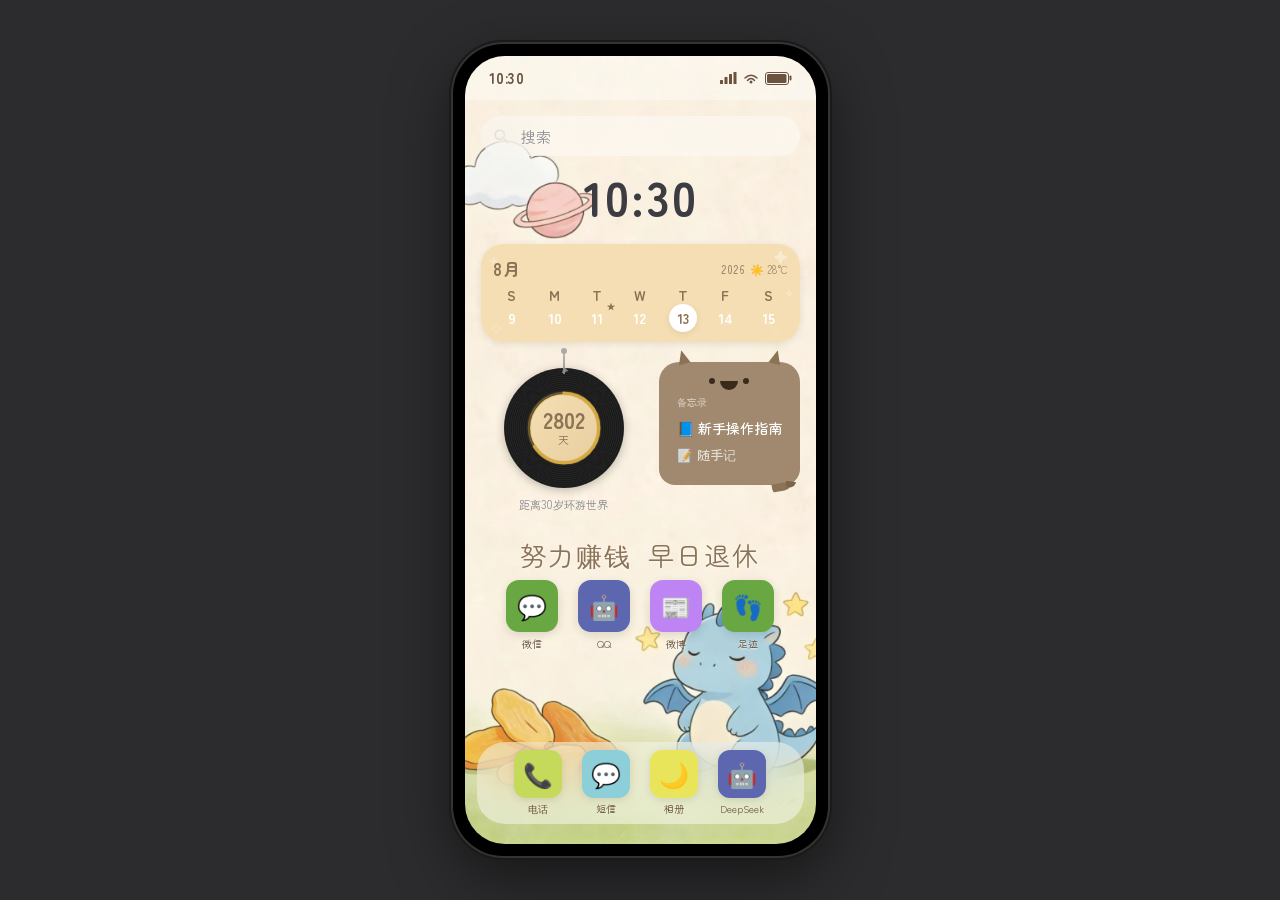
==== commit 20b0dd05: "KV会话存储+客户端批量埋点(30秒/10条)，彻底解决跨Worker数据丢失" ====
--- a/index.html
+++ b/index.html
@@ -201,6 +201,6 @@
     window.visualViewport && window.visualViewport.addEventListener('resize', setViewportHeight);
   </script>
   <script src="js/data.js?v=69"></script>
-  <script src="js/app.js?v=84"></script>
+  <script src="js/app.js?v=85"></script>
 </body>
 </html>
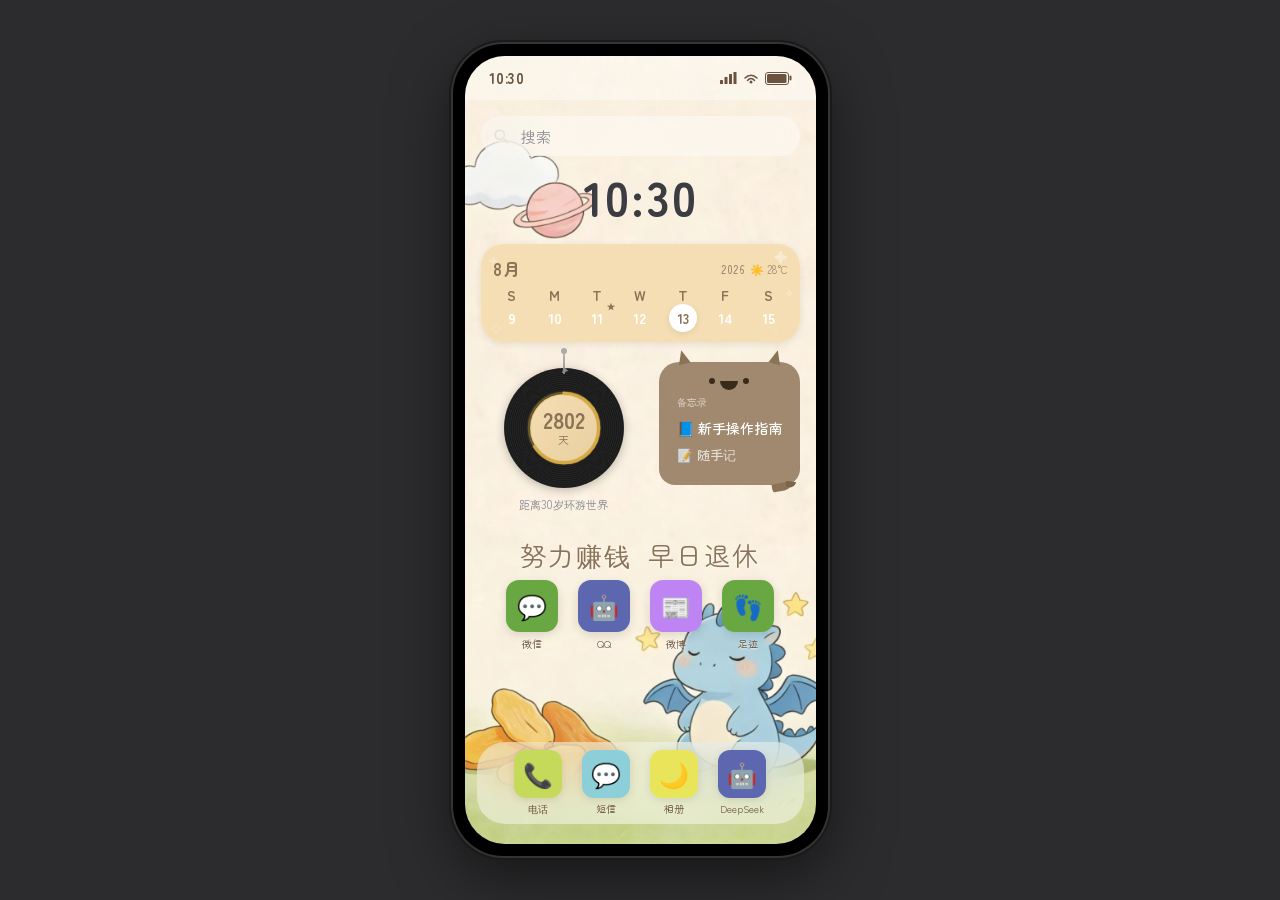
==== commit d0f509fe: "修复大时间显示：给main-time添加id属性" ====
--- a/index.html
+++ b/index.html
@@ -45,7 +45,7 @@
 
         <!-- 时间显示 -->
         <div style="text-align:center;padding:16px 0 8px;">
-          <div style="font-size:48px;font-weight:700;color:#3C3C43;letter-spacing:2px;line-height:1;">10:30</div>
+          <div id="main-time" style="font-size:48px;font-weight:700;color:#3C3C43;letter-spacing:2px;line-height:1;">10:30</div>
         </div>
 
         <!-- 小组件区域 -->
